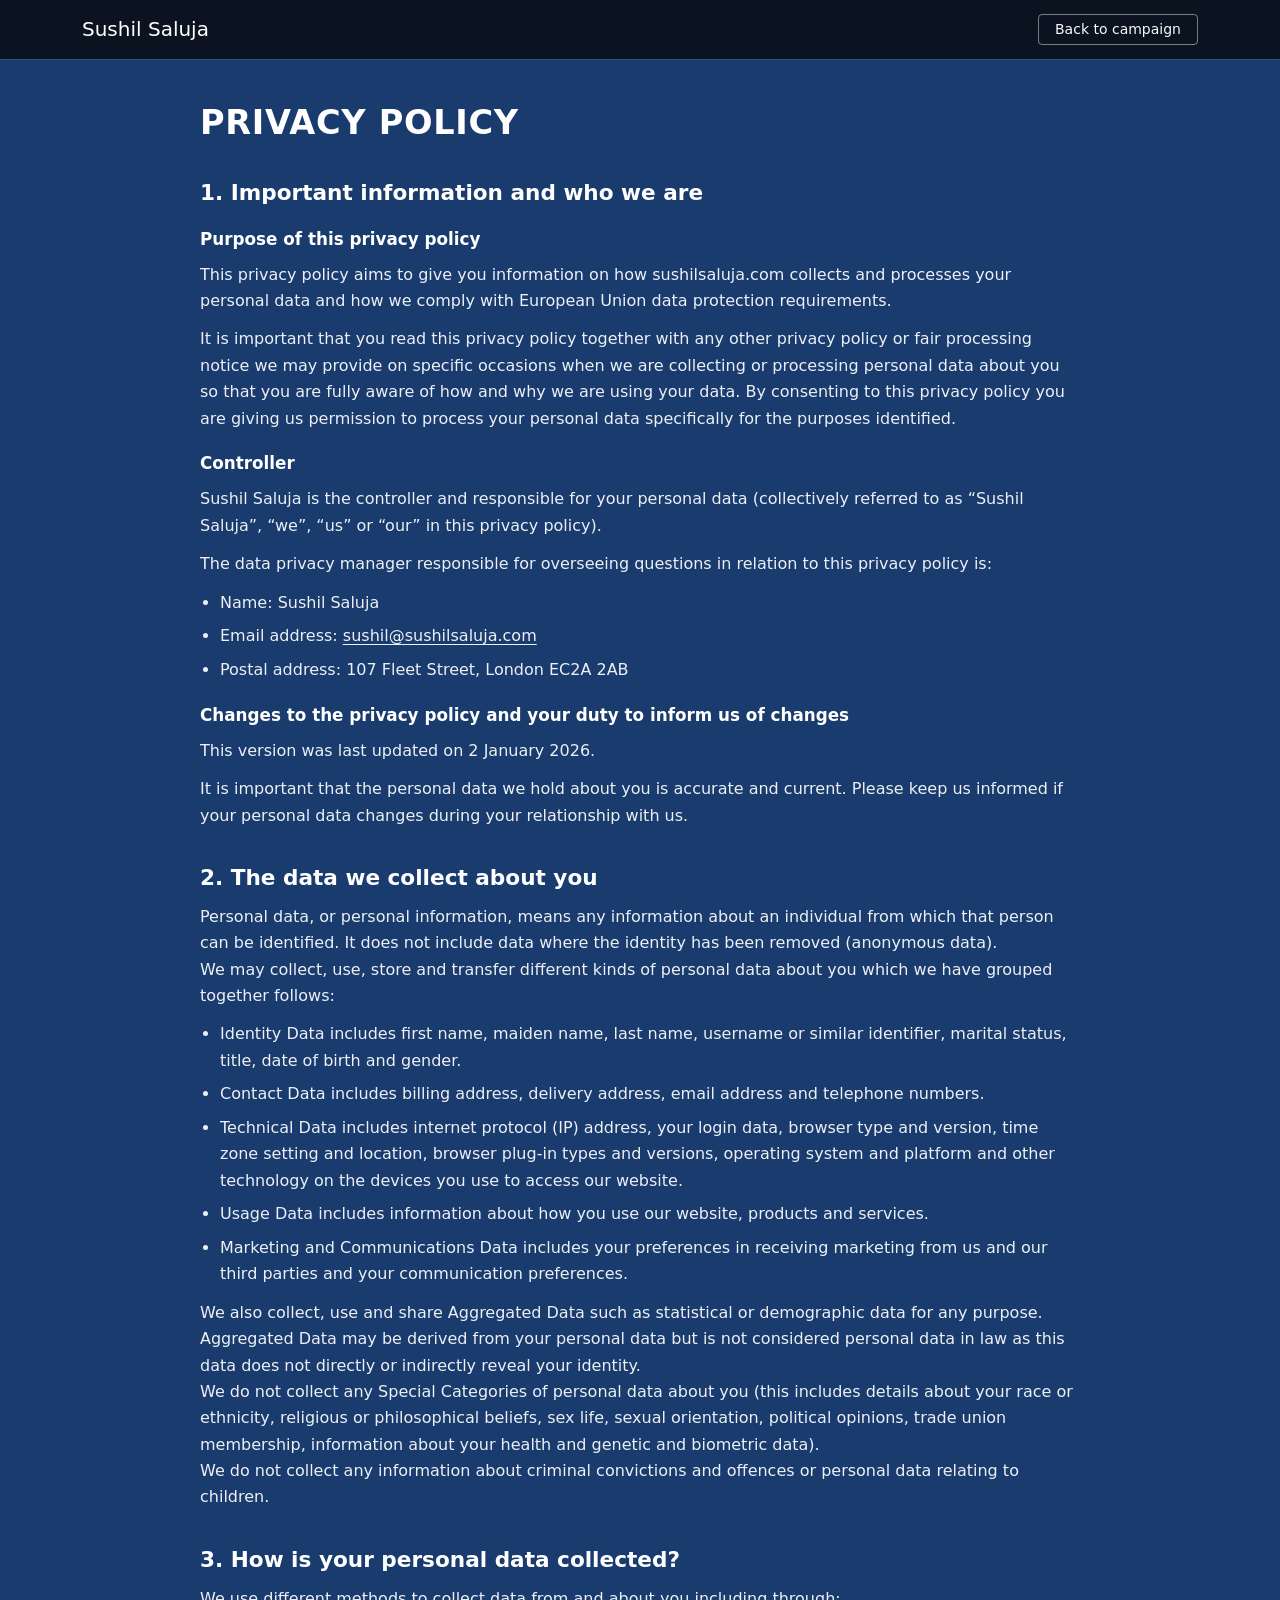
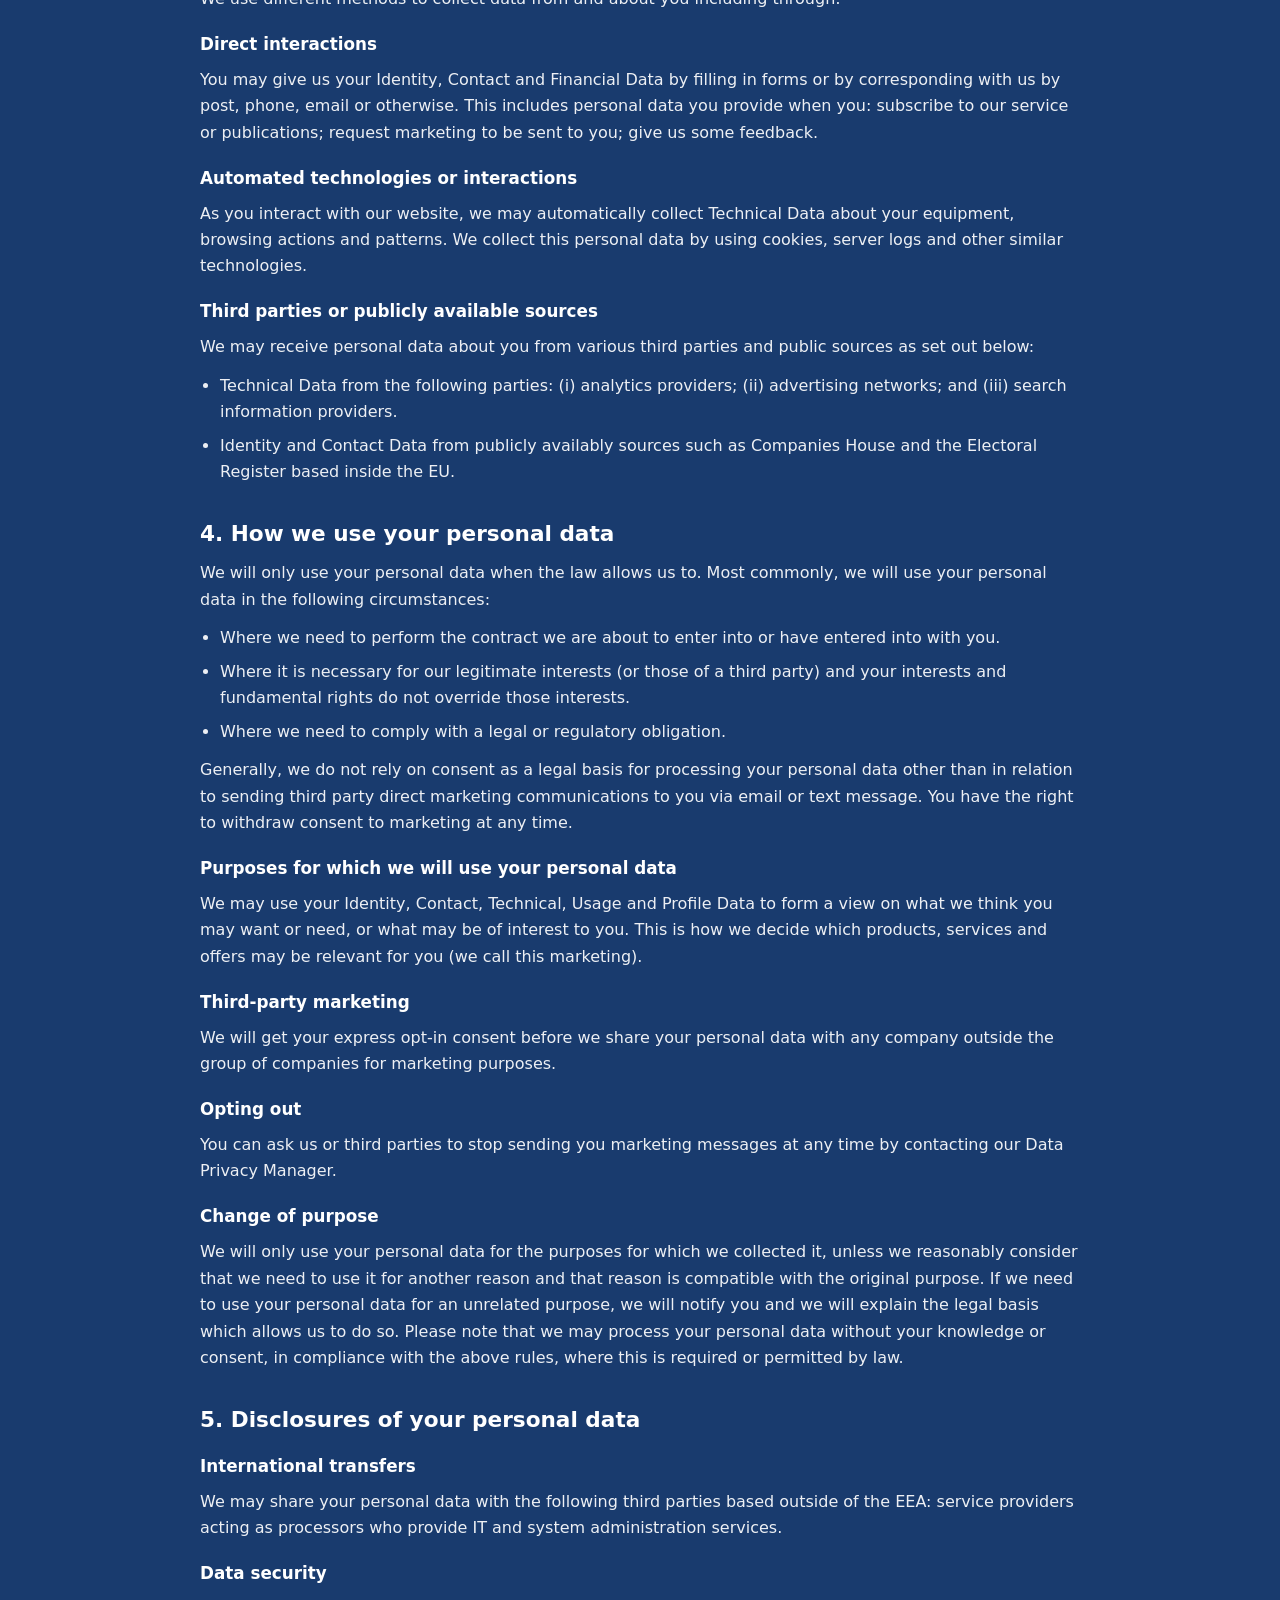
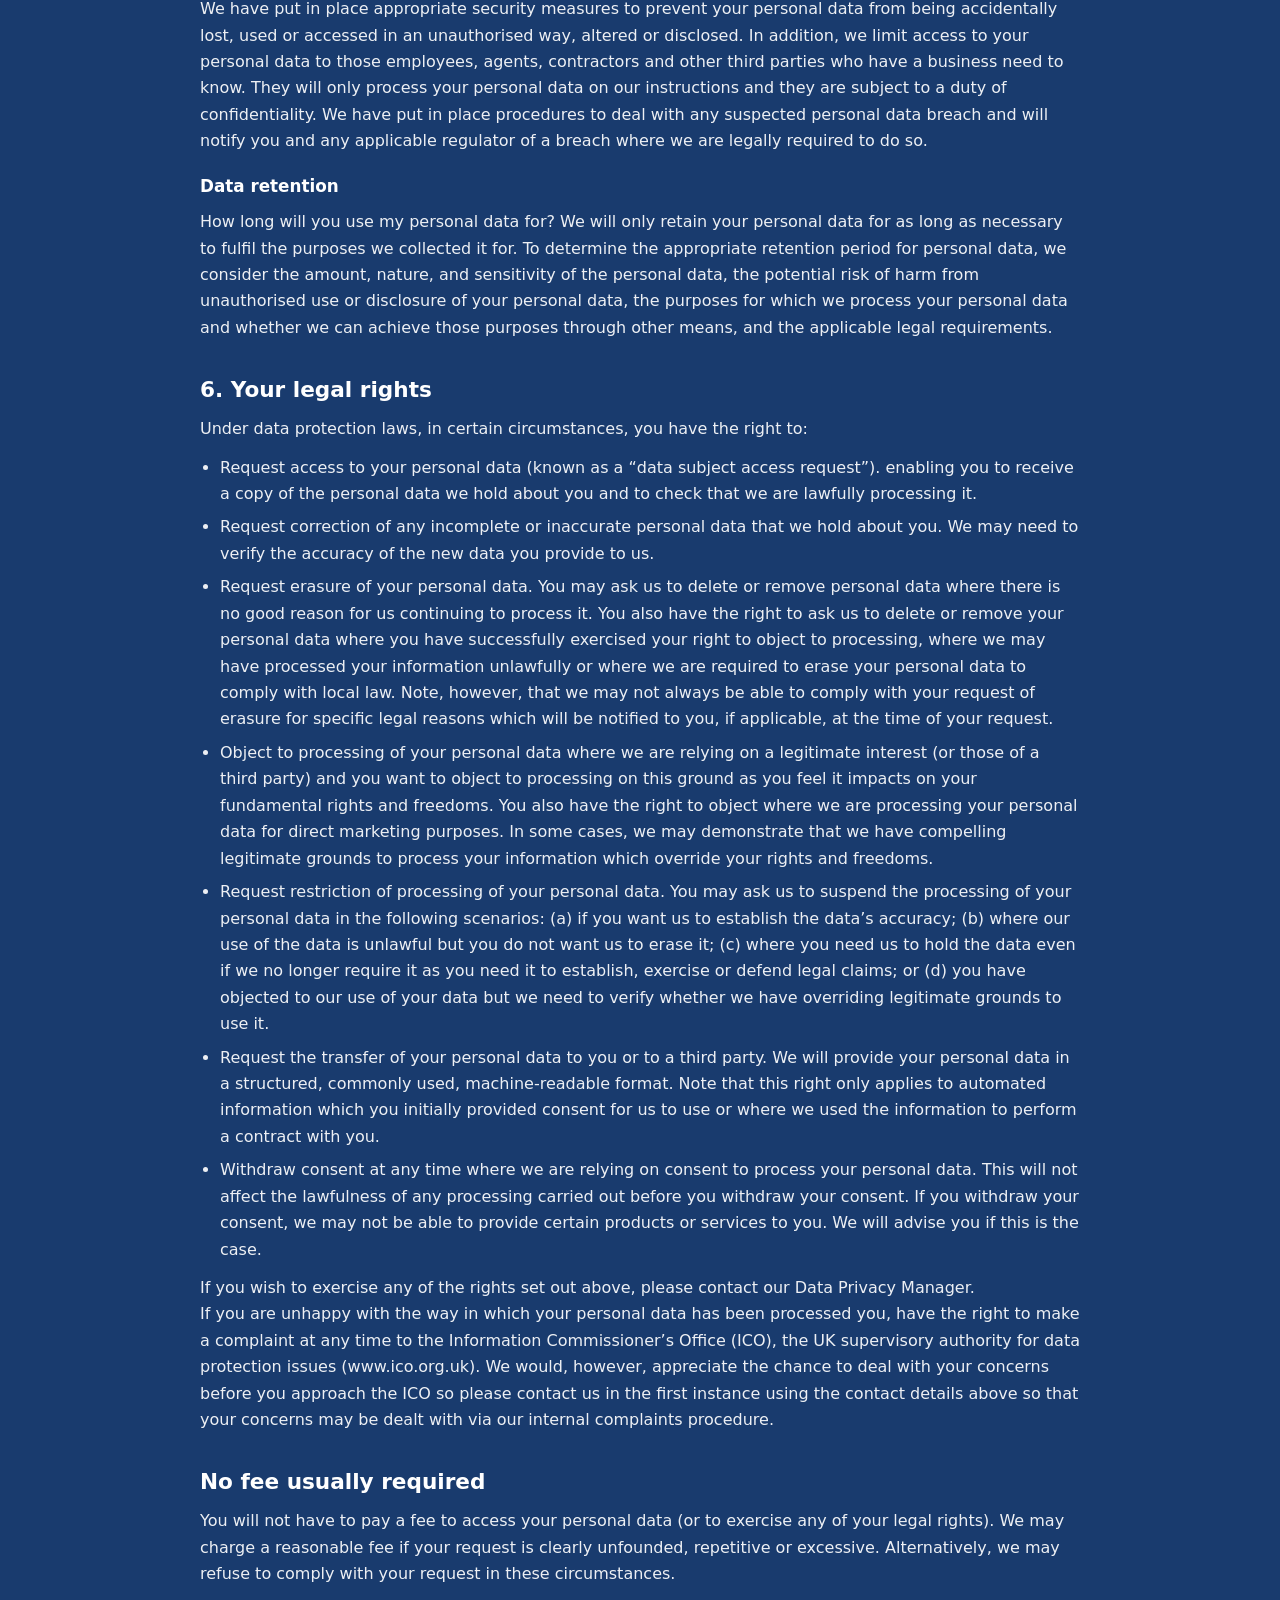
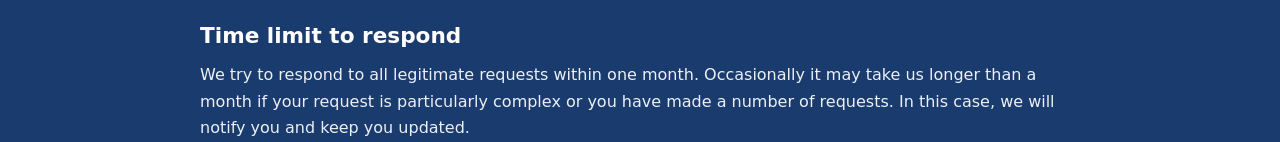
==== privacy_policy.html @ 46c28177 "Add files via upload" ====
<!DOCTYPE html>
<html lang="en">
<head>
  <meta charset="UTF-8" />
  <title>Privacy Policy</title>
  <meta name="viewport" content="width=device-width, initial-scale=1.0" />
  <meta name="robots" content="noindex, follow" />

  <!-- Bootstrap (needed for navbar + button classes) -->
  <link rel="stylesheet" href="https://cdn.jsdelivr.net/npm/bootstrap@5.3.3/dist/css/bootstrap.min.css">

  <!-- Your site CSS -->
  <link href="assets/css/campaign_rewrite.css" rel="stylesheet">
  <link rel="stylesheet" href="assets/css/advisory-services.css">

  <style>
    :root{
      --page-bg: #193B6E;
      --nav-bg:  #0b1220;
      --text:    rgba(255,255,255,.92);
      --text-strong: #fff;
      --muted:   rgba(255,255,255,.75);
      --link:    rgba(255,255,255,.92);
      --link-hover: #fff;
      --container-max: 920px;
    }

    html, body { height: 100%; }

    body{
      margin: 0;
      background: var(--page-bg);
      font-family: Inter, system-ui, -apple-system, "Segoe UI", Roboto, Helvetica, Arial, sans-serif;
      line-height: 1.65;
      color: var(--text);
      -webkit-font-smoothing: antialiased;
      -moz-osx-font-smoothing: grayscale;
    }

    /* Content wrapper */
    main{
      max-width: var(--container-max);
      margin: 42px auto 84px;
      padding: 0 20px;
    }

    /* Typography */
    h1, h2, h3{
      color: var(--text-strong);
      line-height: 1.25;
      margin: 0;
    }

    h1{
      font-size: clamp(1.75rem, 1.2rem + 1.2vw, 2.1rem);
      letter-spacing: .02em;
      text-transform: uppercase;
      margin-bottom: 1rem;
    }

    h2{
      font-size: 1.35rem;
      margin-top: 2.25rem;
      margin-bottom: .75rem;
    }

    h3{
      font-size: 1.05rem;
      margin-top: 1.35rem;
      margin-bottom: .5rem;
    }

    p{
      margin: .75rem 0;
      color: var(--text);
    }

    ul{
      margin: .75rem 0 .75rem 1.25rem;
      padding: 0;
    }

    li{
      margin: .45rem 0;
      color: var(--text);
    }

    /* Links */
    a{
      color: var(--link);
      text-decoration: underline;
      text-underline-offset: 3px;
    }
    a:hover{
      color: var(--link-hover);
      text-decoration-thickness: 2px;
    }

    /* Navbar button polish */
    .navbar{
      background: var(--nav-bg) !important;
    }
    .navbar .btn-outline-light{
      border-color: rgba(255,255,255,.45);
    }
    .navbar .btn-outline-light:hover{
      background: rgba(255,255,255,.12);
    }

    /* Optional: subtle divider under nav */
    .nav-divider{
      height: 1px;
      background: rgba(255,255,255,.10);
    }

    /* Optional: slightly tighter on small screens */
    @media (max-width: 576px){
      main{ margin-top: 28px; }
      h2{ margin-top: 1.75rem; }
    }
  </style>
</head>

<body>
  <nav class="navbar navbar-expand-lg navbar-dark">
    <div class="container d-flex align-items-center">
      <a class="navbar-brand brand-mark" href="index_rewrite.html" aria-label="Home">
        <span class="name">Sushil <span>Saluja</span></span>
      </a>

      <div class="ms-auto d-flex align-items-center">
        <a class="btn btn-outline-light btn-sm px-3" href="index_rewrite.html">
          Back to campaign
        </a>
      </div>
    </div>
  </nav>
  <div class="nav-divider"></div>

  <main>
    <h1><b>Privacy Policy</b></h1>

    <h2><b>1. Important information and who we are</b></h2>

    <h3><b>Purpose of this privacy policy</b></h3>
    <p>
      This privacy policy aims to give you information on how sushilsaluja.com collects and processes your personal data and how we comply with European Union data protection requirements.
    </p>
    <p>
      It is important that you read this privacy policy together with any other privacy policy or fair processing notice we may provide on specific occasions when we are collecting or processing personal data about you so that you are fully aware of how and why we are using your data. By consenting to this privacy policy you are giving us permission to process your personal data specifically for the purposes identified.
    </p>

    <h3><b>Controller</b></h3>
    <p>
      Sushil Saluja is the controller and responsible for your personal data (collectively referred to as “Sushil Saluja”, “we”, “us” or “our” in this privacy policy).
    </p>
    <p class="mb-2">The data privacy manager responsible for overseeing questions in relation to this privacy policy is:</p>
    <ul>
      <li>Name: Sushil Saluja</li>
      <li>Email address: <a href="mailto:sushil@sushilsaluja.com">sushil@sushilsaluja.com</a></li>
      <li>Postal address: 107 Fleet Street, London EC2A 2AB</li>
    </ul>

    <h3><b>Changes to the privacy policy and your duty to inform us of changes</b></h3>
        <p>This version was last updated on 2 January 2026.</p>
        <p> It is important that the personal data we hold about you is accurate and current. Please keep us informed if your personal data changes during your relationship with us.
        </p>

    <h2><b>2. The data we collect about you</b></h2>
    <p>Personal data, or personal information, means any information about an individual from which that person can be identified. It does not include data where the identity has been removed (anonymous data).
    <br>
    We may collect, use, store and transfer different kinds of personal data about you which we have grouped together follows:
    </p>
    <ul>
      <li>Identity Data includes first name, maiden name, last name, username or similar identifier, marital status, title, date of birth and gender.</li>
      <li>Contact Data includes billing address, delivery address, email address and telephone numbers.</li>
      <li>Technical Data includes internet protocol (IP) address, your login data, browser type and version, time zone setting and location, browser plug-in types and versions, operating system and platform and other technology on the devices you use to access our website.</li>
      <li>Usage Data includes information about how you use our website, products and services.</li>
      <li> Marketing and Communications Data includes your preferences in receiving marketing from us and our third parties and your communication preferences.</li>
    </ul>

    <p>
        We also collect, use and share Aggregated Data such as statistical or demographic data for any purpose. Aggregated Data may be derived from your personal data but is not considered personal data in law as this data does not directly or indirectly reveal your identity.
        <br>
        We do not collect any Special Categories of personal data about you (this includes details about your race or ethnicity, religious or philosophical beliefs, sex life, sexual orientation, political opinions, trade union membership, information about your health and genetic and biometric data).
        <br>
        We do not collect any information about criminal convictions and offences or personal data relating to children.
    </p>

    <h2><b>3. How is your personal data collected?</b></h2>
    <p>We use different methods to collect data from and about you including through:
    </p>
    
    <h3><b>Direct interactions</b></h3>
    <p>
      You may give us your Identity, Contact and Financial Data by filling in forms or by corresponding with us by post, phone, email or otherwise. This includes personal data you provide when you: subscribe to our service or publications; request marketing to be sent to you; give us some feedback.
    </p>

    <h3><b>Automated technologies or interactions</b></h3>
    <p>As you interact with our website, we may automatically collect Technical Data about your equipment, browsing actions and patterns. We collect this personal data by using cookies, server logs and other similar technologies.</p>

    <h3><b>Third parties or publicly available sources</b></h3>
    <p> We may receive personal data about you from various third parties and public sources as set out below:</p>
    <ul> 
        <li>Technical Data from the following parties: (i) analytics providers; (ii) advertising networks; and (iii) search information providers. </li>
        <li> Identity and Contact Data from publicly availably sources such as Companies House and the Electoral Register based inside the EU.</li>
    </ul>
    

    <h2><b>4. How we use your personal data</b></h2>
    <p>We will only use your personal data when the law allows us to. Most commonly, we will use your personal data in the following circumstances:</p>
    <ul> 
        <li>Where we need to perform the contract we are about to enter into or have entered into with you. </li>
        <li>Where it is necessary for our legitimate interests (or those of a third party) and your interests and fundamental rights do not override those interests.</li>
        <li>Where we need to comply with a legal or regulatory obligation.</li>
    </ul>

    <p>Generally, we do not rely on consent as a legal basis for processing your personal data other than in relation to sending third party direct marketing communications to you via email or text message. You have the right to withdraw consent to marketing at any time.</p>


    <h3><b>Purposes for which we will use your personal data</b></h3>
    <p> We may use your Identity, Contact, Technical, Usage and Profile Data to form a view on what we think you may want or need, or what may be of interest to you. This is how we decide which products, services and offers may be relevant for you (we call this marketing).</p>
    
    <h3><b>Third-party marketing</b></h3>
    <p>We will get your express opt-in consent before we share your personal data with any company outside the group of companies for marketing purposes.
    </p>

    <h3><b>Opting out</b></h3>
    <p>You can ask us or third parties to stop sending you marketing messages at any time by contacting our Data Privacy Manager.
    </p>

    <h3><b>Change of purpose</b></h3>
    <p>We will only use your personal data for the purposes for which we collected it, unless we reasonably consider that we need to use it for another reason and that reason is compatible with the original purpose. If we need to use your personal data for an unrelated purpose, we will notify you and we will explain the legal basis which allows us to do so. Please note that we may process your personal data without your knowledge or consent, in compliance with the above rules, where this is required or permitted by law.
    </p>

    <h2><b>5. Disclosures of your personal data</b></h2>
    <h3><b>International transfers</b></h3>
    <p> We may share your personal data with the following third parties based outside of the EEA: service providers acting as processors who provide IT and system administration services.
    </p>
    
    <h3><b>Data security</b></h3>
    <p> We have put in place appropriate security measures to prevent your personal data from being accidentally lost, used or accessed in an unauthorised way, altered or disclosed. In addition, we limit access to your personal data to those employees, agents, contractors and other third parties who have a business need to know. They will only process your personal data on our instructions and they are subject to a duty of confidentiality. We have put in place procedures to deal with any suspected personal data breach and will notify you and any applicable regulator of a breach where we are legally required to do so.
    </p>
    
    <h3><b>Data retention</b></h3>
    <p>
        How long will you use my personal data for? We will only retain your personal data for as long as necessary to fulfil the purposes we collected it for. To determine the appropriate retention period for personal data, we consider the amount, nature, and sensitivity of the personal data, the potential risk of harm from unauthorised use or disclosure of your personal data, the purposes for which we process your personal data and whether we can achieve those purposes through other means, and the applicable legal requirements.
    </p>
    
    <h2><b>6. Your legal rights</b></h2>
    <p>
       Under data protection laws, in certain circumstances, you have the right to: 
    </p>
    
    <ul> 
        <li>Request access to your personal data (known as a “data subject access request”). enabling you to receive a copy of the personal data we hold about you and to check that we are lawfully processing it.</li>
        <li>Request correction of any incomplete or inaccurate personal data that we hold about you. We may need to verify the accuracy of the new data you provide to us.</li>
        <li>Request erasure of your personal data. You may ask us to delete or remove personal data where there is no good reason for us continuing to process it. You also have the right to ask us to delete or remove your personal data where you have successfully exercised your right to object to processing, where we may have processed your information unlawfully or where we are required to erase your personal data to comply with local law. Note, however, that we may not always be able to comply with your request of erasure for specific legal reasons which will be notified to you, if applicable, at the time of your request.</li>
        <li>Object to processing of your personal data where we are relying on a legitimate interest (or those of a third party) and you want to object to processing on this ground as you feel it impacts on your fundamental rights and freedoms. You also have the right to object where we are processing your personal data for direct marketing purposes. In some cases, we may demonstrate that we have compelling legitimate grounds to process your information which override your rights and freedoms.</li>
        <li>Request restriction of processing of your personal data. You may ask us to suspend the processing of your personal data in the following scenarios: (a) if you want us to establish the data’s accuracy; (b) where our use of the data is unlawful but you do not want us to erase it; (c) where you need us to hold the data even if we no longer require it as you need it to establish, exercise or defend legal claims; or (d) you have objected to our use of your data but we need to verify whether we have overriding legitimate grounds to use it.</li>
        <li>Request the transfer of your personal data to you or to a third party. We will provide your personal data in a structured, commonly used, machine-readable format. Note that this right only applies to automated information which you initially provided consent for us to use or where we used the information to perform a contract with you.</li>
        <li>Withdraw consent at any time where we are relying on consent to process your personal data. This will not affect the lawfulness of any processing carried out before you withdraw your consent. If you withdraw your consent, we may not be able to provide certain products or services to you. We will advise you if this is the case.</li>
    </ul>

    <p> 
        If you wish to exercise any of the rights set out above, please contact our Data Privacy Manager. <br>
        If you are unhappy with the way in which your personal data has been processed you, have the right to make a complaint at any time to the Information Commissioner’s Office (ICO), the UK supervisory authority for data protection issues (www.ico.org.uk). We would, however, appreciate the chance to deal with your concerns before you approach the ICO so please contact us in the first instance using the contact details above so that your concerns may be dealt with via our internal complaints procedure.
    </p>



    <h2><b>No fee usually required</b></h2>
    <p> 
        You will not have to pay a fee to access your personal data (or to exercise any of your legal rights). We may charge a reasonable fee if your request is clearly unfounded, repetitive or excessive. Alternatively, we may refuse to comply with your request in these circumstances.
    </p>

    <h2><b>Time limit to respond</b></h2>
    <p>
        We try to respond to all legitimate requests within one month. Occasionally it may take us longer than a month if your request is particularly complex or you have made a number of requests. In this case, we will notify you and keep you updated.
    </p>
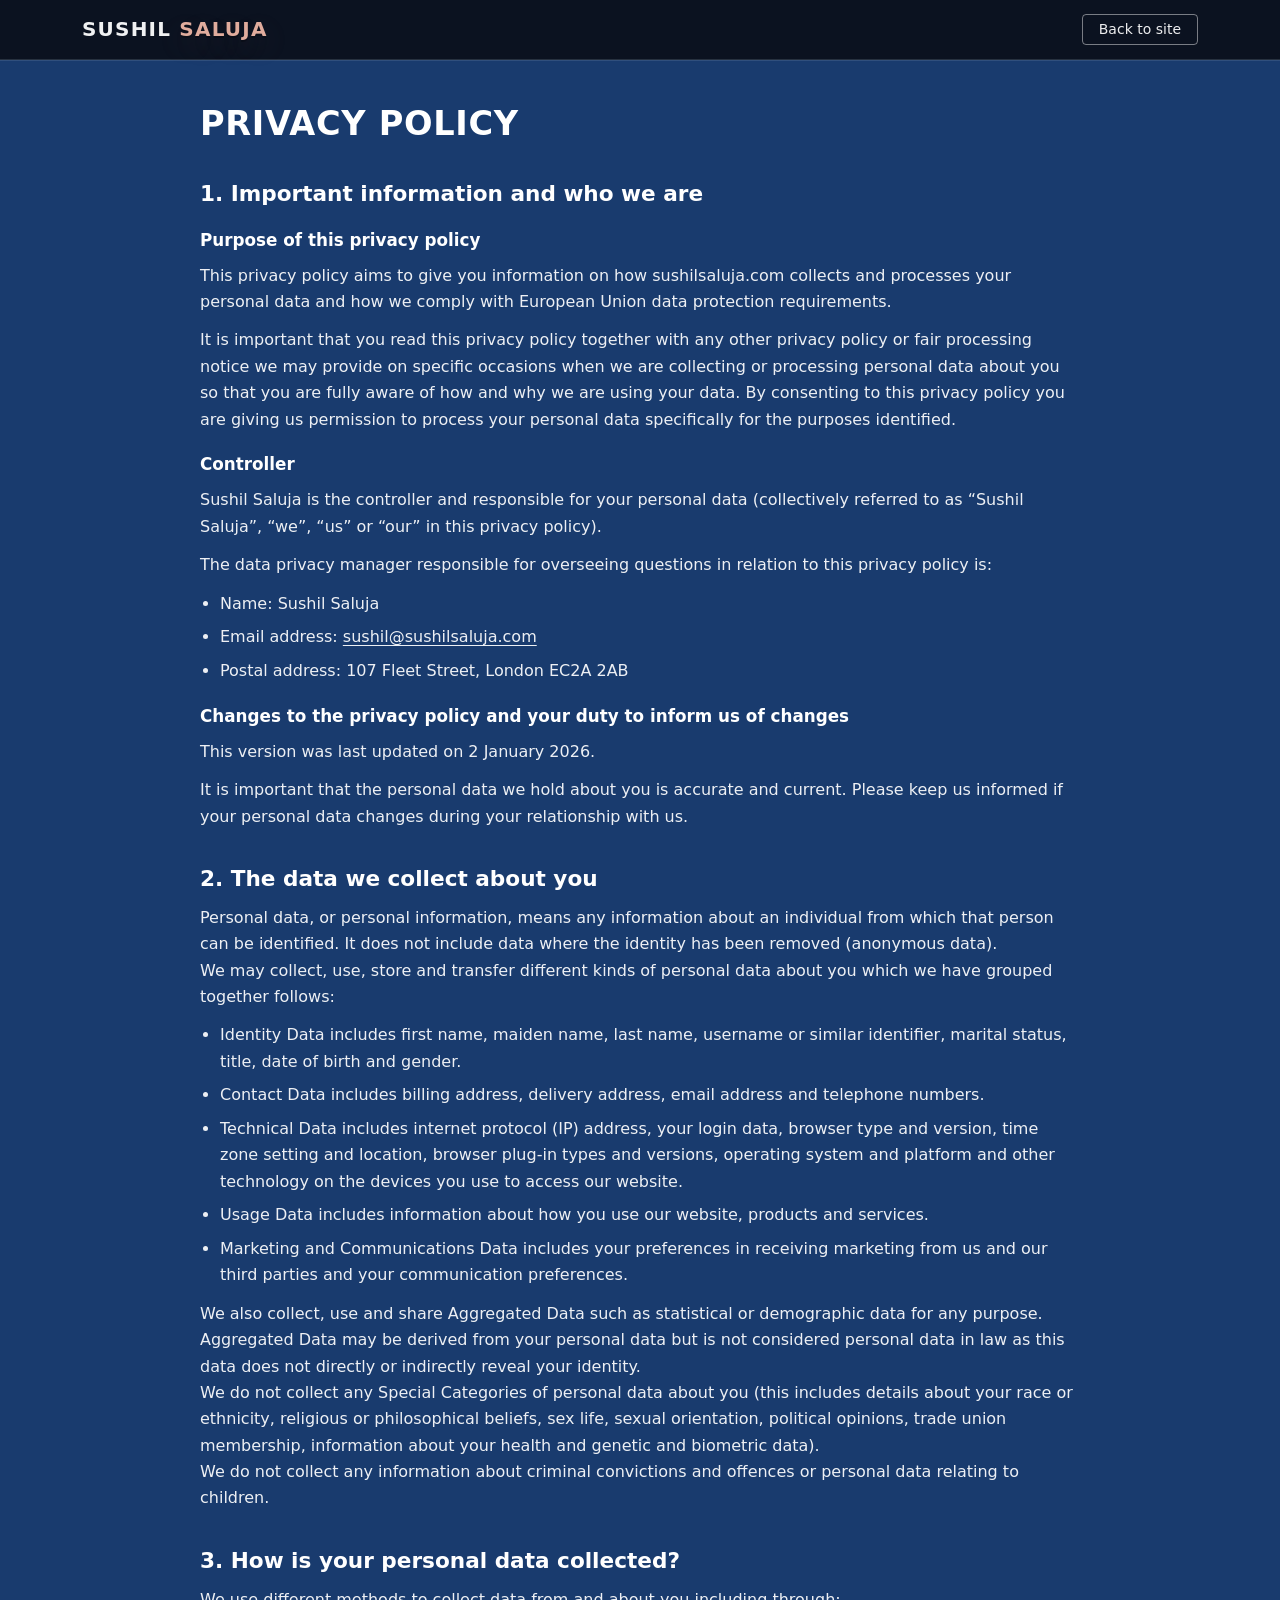
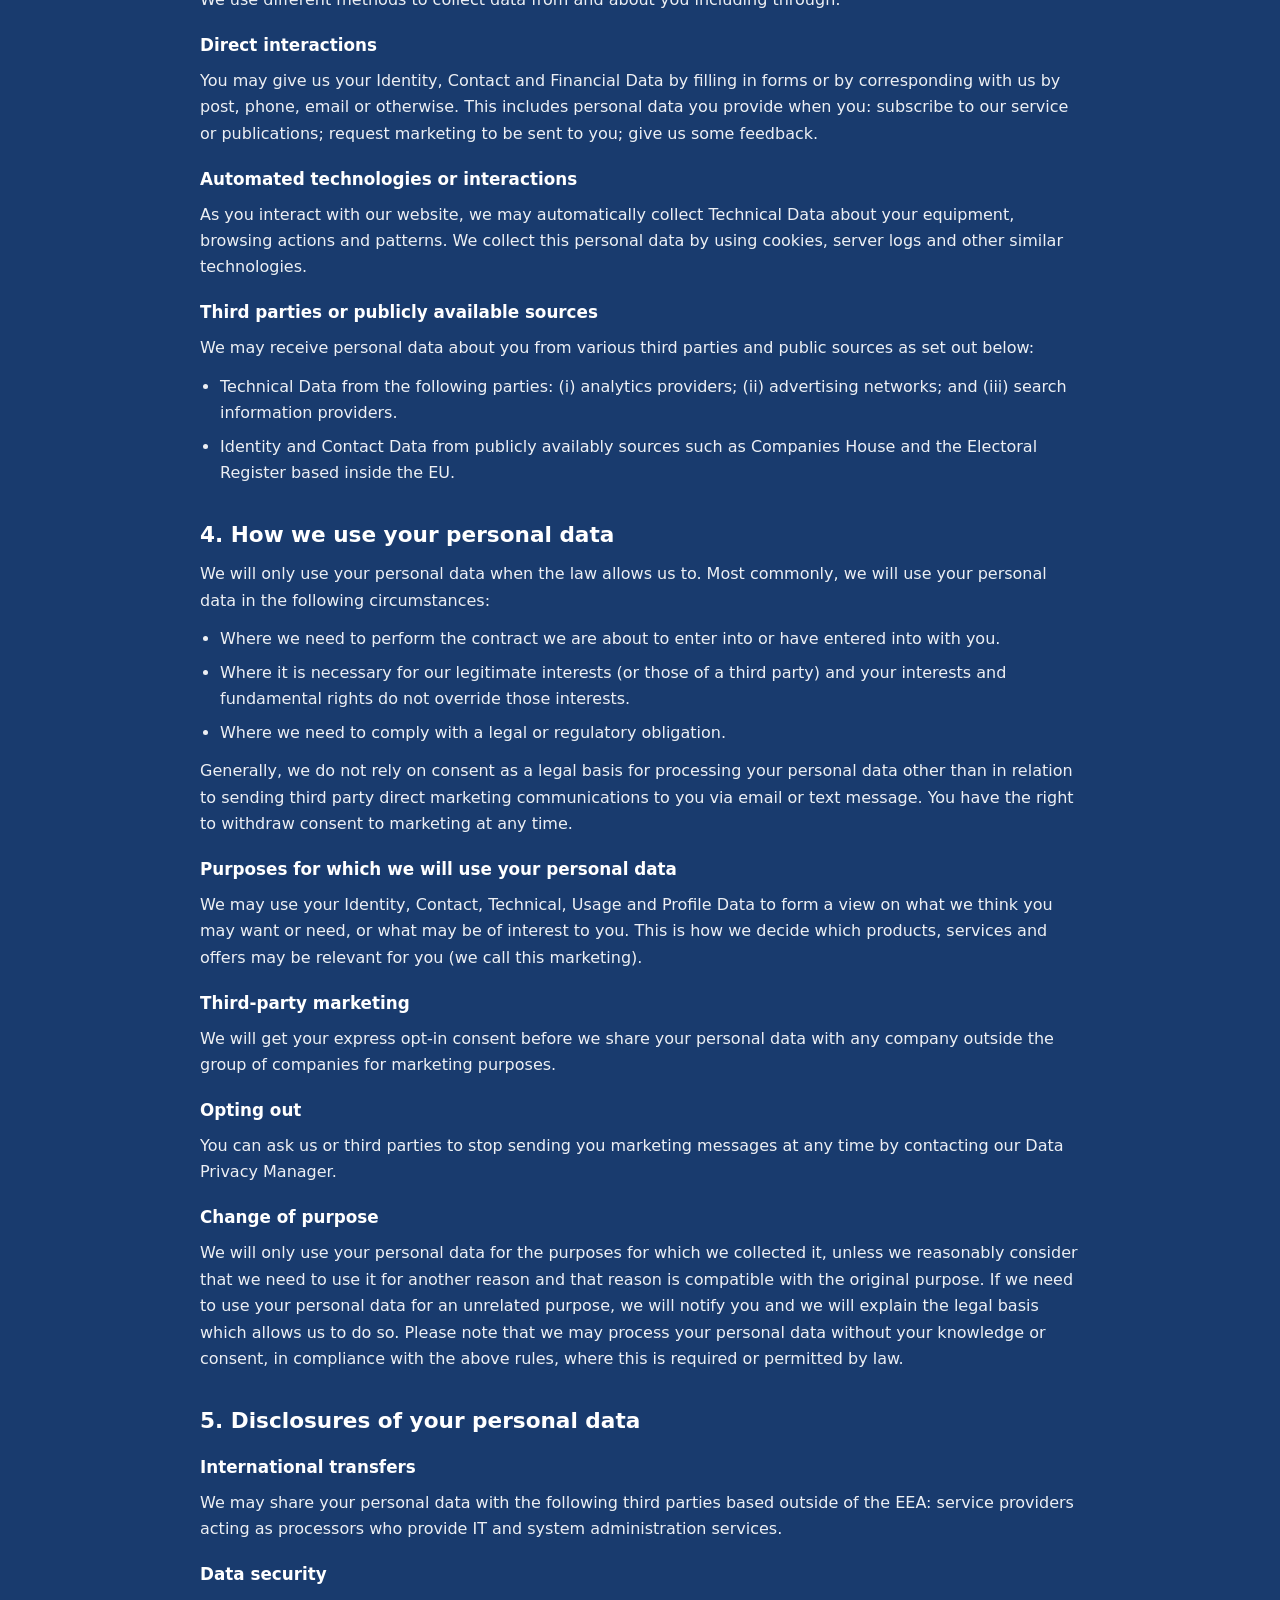
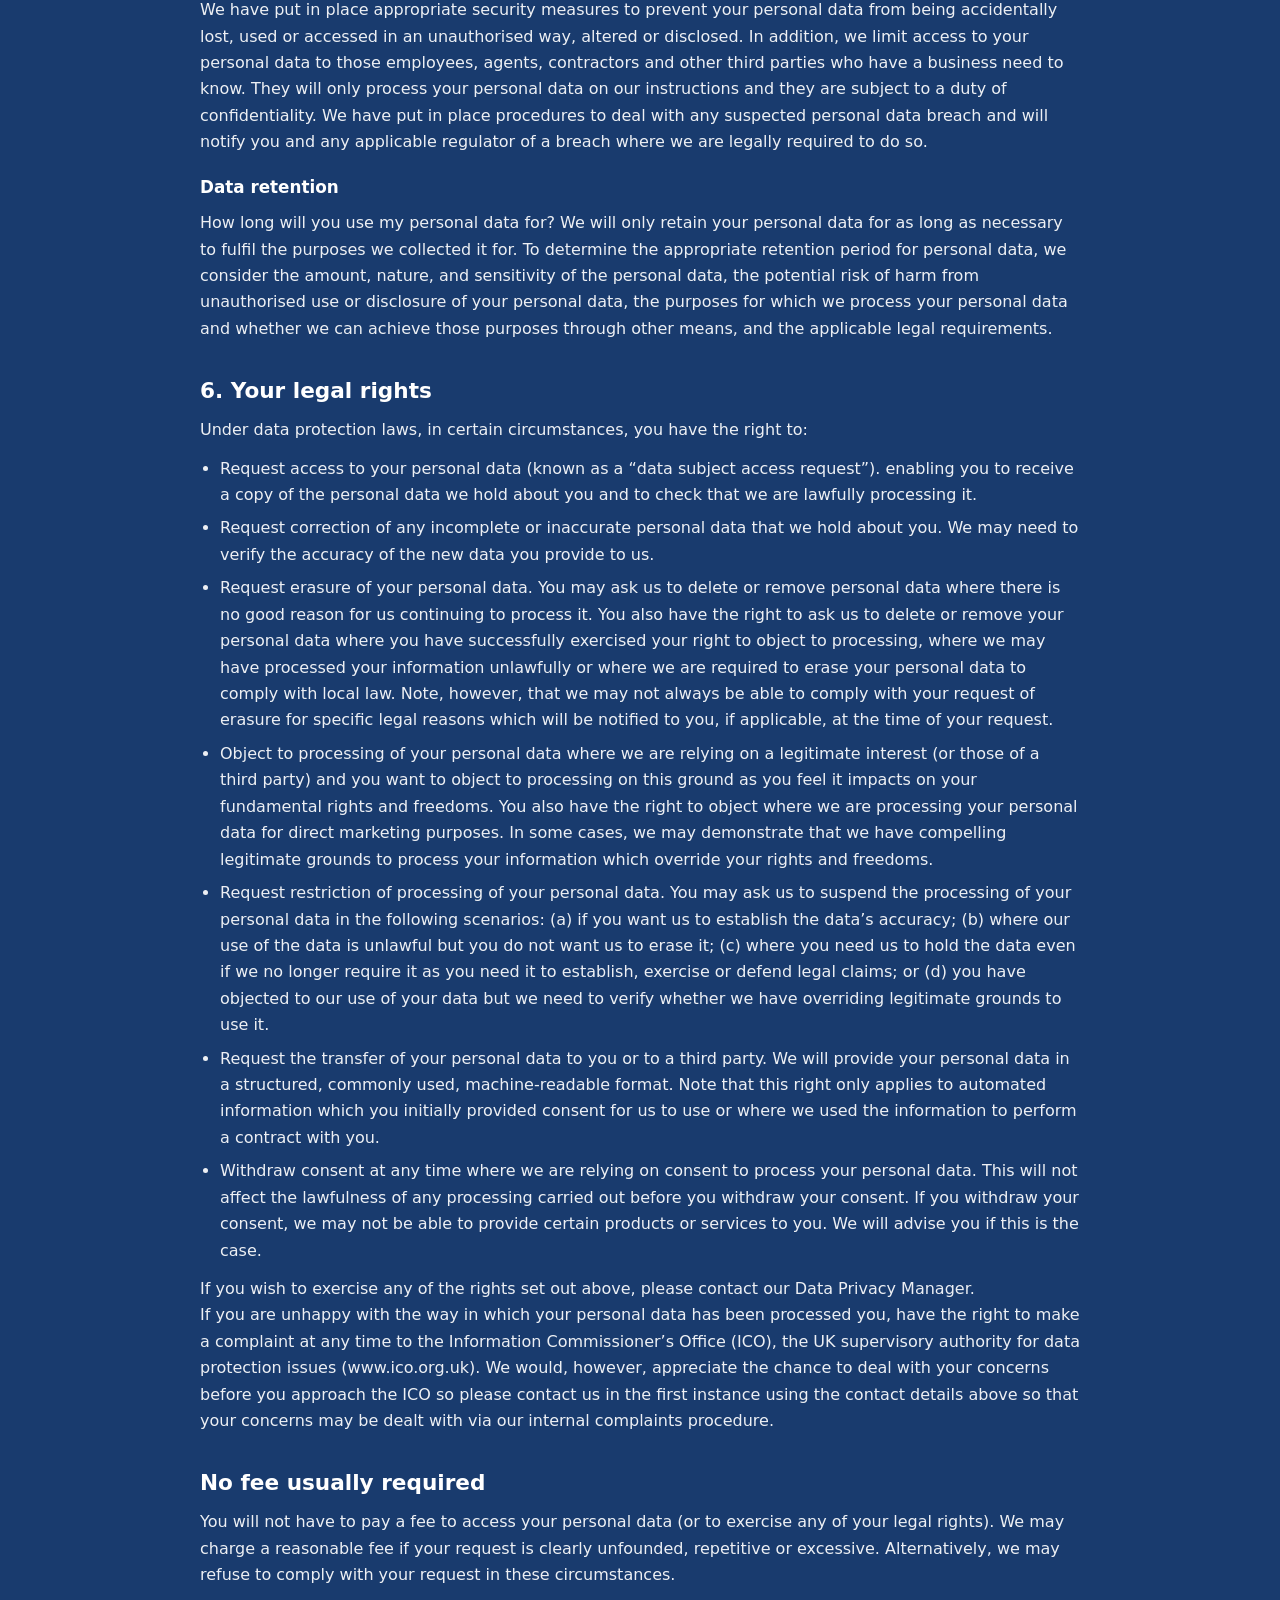
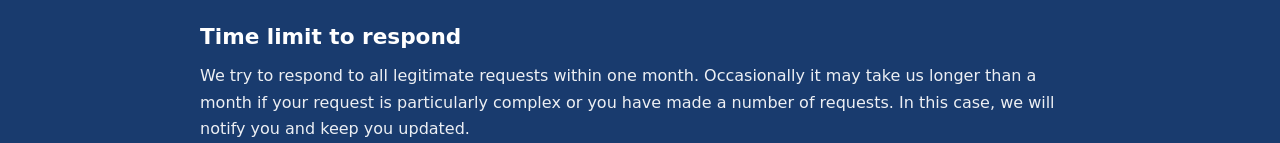
==== commit 5368151b: "Update site from campaign to Alderman profile" ====
--- a/privacy_policy.html
+++ b/privacy_policy.html
@@ -124,13 +124,13 @@
 <body>
   <nav class="navbar navbar-expand-lg navbar-dark">
     <div class="container d-flex align-items-center">
-      <a class="navbar-brand brand-mark" href="index_rewrite.html" aria-label="Home">
+      <a class="navbar-brand brand-mark" href="index.html" aria-label="Home">
         <span class="name">Sushil <span>Saluja</span></span>
       </a>
 
       <div class="ms-auto d-flex align-items-center">
-        <a class="btn btn-outline-light btn-sm px-3" href="index_rewrite.html">
-          Back to campaign
+        <a class="btn btn-outline-light btn-sm px-3" href="index.html">
+          Back to site
         </a>
       </div>
     </div>
--- a/assets/css/campaign_rewrite.css
+++ b/assets/css/campaign_rewrite.css
@@ -0,0 +1,480 @@
+/* Campaign styles (rewrite) */
+:root{
+  /* === Campaign palette === */
+  --navy:#193B6E;     /* background */
+  --red:#751C30;      /* red blocks */
+  --ink:#040F16;      /* ink black */
+  --pink:#E0AC9D;     /* powder blush (highlight/drop) */
+  --sky:#BCD4DE;      /* pale sky */
+  --slate:#5C6D70;    /* blue slate */
+  --white:#FFFFFF;
+
+  /* Outlines */
+  --outline-grey: rgba(188,212,222,.28);
+  --outline-blue: #5C6D70;
+
+  /* Shadows */
+  --drop: rgba(224,172,157,.22);
+  --deep: rgba(4,15,22,.55);
+
+  /* Text legibility helpers */
+  --text-on-dark: rgba(255,255,255,.94);
+  --text-on-dark-muted: rgba(255,255,255,.82);
+  --text-on-light: rgba(4,15,22,.92);
+  --text-on-light-muted: rgba(4,15,22,.72);
+}
+
+html{scroll-behavior:smooth}
+
+body{
+  font-family: Inter, ui-sans-serif, system-ui, -apple-system, Segoe UI, Roboto, Helvetica, Arial, "Apple Color Emoji","Segoe UI Emoji";
+  color: var(--text-on-dark);
+  background: var(--sky);
+  background-image:
+    radial-gradient(900px 520px at 18% -10%, rgba(224,172,157,.20), transparent 60%),
+    radial-gradient(760px 420px at 95% 0%, rgba(188,212,222,.18), transparent 55%),
+    linear-gradient(180deg, rgba(4,15,22,.28), rgba(4,15,22,.10));
+}
+
+a{color: var(--sky)}
+a:hover{color: var(--pink)}
+
+/* =========================================================
+   NAV
+========================================================= */
+.navbar{
+  background: rgba(4,15,22,.62);
+  backdrop-filter: blur(10px);
+  -webkit-backdrop-filter: blur(10px);
+  border-bottom: 1px solid rgba(188,212,222,.16);
+}
+.navbar .nav-link,
+.navbar .navbar-brand{color: rgba(255,255,255,.94)}
+.navbar .nav-link{padding:.45rem .85rem; border-radius:999px}
+.navbar .nav-link:hover{color: var(--pink)}
+.navbar .nav-link.active{
+  color: var(--white)!important;
+  background: var(--red);
+  border-radius: 999px;
+  padding: .45rem .85rem;
+  font-weight: 900;
+  box-shadow: 0 12px 0 rgba(224,172,157,.25);
+}
+.navbar .nav-link.active:hover{
+  color: var(--white)!important;
+  background: #651527;
+}
+
+.brand-mark .name{
+  font-weight:900;
+  letter-spacing:.06em;
+  text-transform:uppercase
+}
+.brand-mark .name span{
+  color: var(--pink);
+  text-shadow: 0 2px 0 rgba(0,0,0,.25), 0 10px 30px rgba(224,172,157,.18);
+}
+
+/* =========================================================
+   BADGES
+========================================================= */
+.badge-pill{
+  display:inline-flex;
+  align-items:center;
+  gap:.25rem;
+  padding:.45rem .85rem;
+  border-radius:10px;
+  font-weight:800;
+  letter-spacing:.02em;
+}
+.badge-navy{
+  background: rgba(4,15,22,.20);
+  color: var(--text-on-dark);
+  border: 0;
+  box-shadow:
+    inset 0 0 0 1px rgba(92,109,112,.85),
+    0 0 0 1px rgba(92,109,112,.50);
+}
+.badge-gold{
+  background: rgba(224,172,157,.18);
+  color: var(--ink);
+  border: 0;
+  box-shadow:
+    inset 0 0 0 1px rgba(224,172,157,.55),
+    0 0 0 1px rgba(224,172,157,.35),
+    0 10px 26px rgba(224,172,157,.12);
+}
+
+/* =========================================================
+   BUTTONS
+========================================================= */
+.btn-primary{
+  background: var(--red);
+  border-color: var(--slate);
+  color: var(--white);
+  font-weight: 900;
+  box-shadow: 0 5px 0 rgba(110, 84, 88);
+  transform: translateY(0);
+}
+.btn-primary:hover{
+  background: #651527;
+  border-color: #651527;
+  color: var(--white);
+  box-shadow: 0 16px 0 rgba(224,172,157,.30);
+  transform: translateY(-1px);
+}
+.btn-outline-light{
+  border-color: rgba(188,212,222,.55);
+  color: rgba(255,255,255,.92);
+}
+.btn-outline-light:hover{
+  background: rgba(188,212,222,.14);
+  border-color: rgba(188,212,222,.75);
+  color: white;
+}
+
+/* Make dark-outline buttons readable against dark background */
+.btn-outline-dark{
+  border-color: rgba(188,212,222,.55);
+  color: rgba(255,255,255,.92);
+}
+.btn-outline-dark:hover{
+  background: rgba(188,212,222,.14);
+  border-color: rgba(188,212,222,.75);
+  color: white;
+}
+
+/* =========================================================
+   HERO
+========================================================= */
+.hero{
+  position:relative;
+  padding-top:6.5rem;
+  padding-bottom:4.5rem
+}
+.hero::before{
+  content:"";
+  position:absolute;
+  inset:0;
+  background:
+    radial-gradient(900px 540px at 12% 0%, rgba(4,15,22,.55), rgba(4,15,22,.15) 55%, transparent 100%),
+    linear-gradient(180deg, rgba(117,28,48,.18), transparent 55%);
+  z-index:-1;
+}
+.hero *{color: var(--text-on-dark)}
+
+.hero-title{
+  font-weight:1000;
+  letter-spacing:.03em;
+  line-height:1.02
+}
+.hero-title .first{
+  display:block;
+  font-size: clamp(2.2rem, 3.8vw, 3.6rem);
+}
+.hero-title .last{
+  display:block;
+  font-size: clamp(2.6rem, 4.6vw, 4.2rem);
+  color: var(--white);
+  text-shadow:
+    0 10px 0 var(--red),
+    0 22px 50px rgba(4,15,22,.55);
+}
+
+.kicker{
+  text-transform:uppercase;
+  letter-spacing:.14em;
+  font-weight:900;
+  font-size:.85rem;
+  color: rgba(255,255,255,.88);
+}
+
+.hero-card{
+  background: var(--red);
+  border: 0;
+  border-radius: 5px;
+  color: var(--text-on-dark);
+  box-shadow:
+    inset 0 0 0 1px rgba(146, 166, 176, 0.90),
+    0 0 0 1px rgba(146, 166, 176, 0.55),
+    0 10px 0 rgba(188, 212, 222, 0.22),
+    0 10px 60px rgba(40, 60, 70, 0.45);
+}
+.hero-headshot{
+  border-radius:22px;
+  overflow:hidden;
+  background: rgba(4,15,22,.22);
+  border: 0;
+  box-shadow:
+    inset 0 0 0 1px rgba(146, 166, 176, 0.90),
+    0 0 0 1px rgba(146, 166, 176, 0.55),
+    0 10px 0 rgba(188, 212, 222, 0.22),
+    0 10px 60px rgba(40, 60, 70, 0.45);
+}
+
+/* =========================================================
+   SECTIONS
+========================================================= */
+.section{padding:4.25rem 0; scroll-margin-top: 90px}
+.section-title{
+  font-weight:950;
+  letter-spacing:.02em;
+  color: var(--white);
+}
+.section-lede{
+  color: #ffffff;
+  font-size:1.05rem;
+}
+
+/* =========================================================
+   RED CARDS
+========================================================= */
+.card-elev{
+  background: var(--red);
+  border: 0;
+  border-radius: 5px;
+  color: var(--text-on-dark);
+  box-shadow:
+  inset 0 0 0 1px rgba(188, 212, 222, 0.55),
+  0 0 0 1px rgba(188, 212, 222, 0.35),
+  0 5px 0 rgba(188, 212, 222, 0.25),
+  0 26px 60px rgba(--pink);
+}
+.card-elev .text-muted,
+.card-elev small,
+.card-elev p{color: rgba(255,255,255,.90)}
+.card-elev .text-secondary{color: rgba(255,255,255,.90)!important;}
+
+.ribbon{
+  background: linear-gradient(90deg, var(--red), rgba(4,15,22,.35));
+  color: var(--text-on-dark);
+  border-radius:5px;
+  padding:1.1rem 1.2rem;
+  border: 0;
+  box-shadow:
+    -3px 4px 0 0 rgba(255, 255, 255, 0.55),
+    0 26px 60px var(--deep);
+}
+.ribbon .ribbon-title{
+  font-weight:900;
+  letter-spacing:.08em;
+  text-transform:uppercase;
+  color: var(--white);
+}
+.ribbon .text-secondary{color: rgba(255,255,255,.90)!important;}
+
+/* Full-bleed background for the Platform section */
+section.platform{
+  position: relative;
+  background: none !important; /* ensure the boxed background isn't used */
+  overflow: visible;
+}
+
+section.platform::before{
+  content: "";
+  position: absolute;
+  top: 0;
+  bottom: 0;
+
+  /* full-bleed trick */
+  left: 50%;
+  right: 50%;
+  margin-left: -50vw;
+  margin-right: -50vw;
+
+  background:
+    radial-gradient(900px 420px at 12% 0%, rgba(224,172,157,.12), transparent 60%),
+    linear-gradient(180deg, rgba(4,15,22,.10), transparent 70%);
+
+  z-index: -1;
+}
+
+
+/* =========================================================
+   PRIORITIES (ONE RED BOX + SMALL GREY OFFSET SHADOW)
+   - Whole box has grey offset shadow (like your .card example)
+   - Rows inside, no individual outlines
+========================================================= */
+.priorities-box{
+  position: relative;
+  border-radius: 10px;
+  overflow: hidden;
+  background: linear-gradient(180deg, #751C30);
+  color: var(--text-on-dark);
+  /* small grey "offset" shadow */
+  box-shadow:
+    -3px 4px 0 0 rgba(188,212,222,.55),
+    0 26px 60px var(--deep);
+}
+
+/* Header row inside the red box */
+.priorities-box-header{
+  padding: 22px 24px;
+  font-size: clamp(24px, 2.1vw, 40px);
+  font-weight: 950;
+  letter-spacing: -0.02em;
+  color: var(--white);
+  border-bottom: 2px solid rgba(255,255,255,.18);
+  background: transparent;
+}
+
+/* Make accordion look like rows inside one container */
+.priorities-box .accordion{
+  background: transparent;
+}
+.priorities-box .accordion-item{
+  border: 0;
+  border-top: 2px solid rgba(255,255,255,.16);
+  border-radius: 0 !important;
+  background: transparent;
+  box-shadow: none;
+  margin: 0;
+}
+.priorities-box .accordion-item:first-child{
+  border-top: 0;
+}
+
+/* Buttons (row headers) */
+.priorities-box .accordion-button{
+  padding: 22px 24px;
+  font-size: clamp(18px, 1.6vw, 28px);
+  font-weight: 950;
+  color: var(--white);
+  background: transparent;
+  box-shadow: none !important;
+  outline: none !important;
+}
+.priorities-box .accordion-button:focus{
+  box-shadow:none !important;
+}
+
+/* Remove bootstrap chevron */
+.priorities-box .accordion-button::after{
+  background-image: none !important;
+  content:"+";
+  display:inline-grid;
+  place-items:center;
+  width: 52px;
+  height: 52px;
+  border-radius: 999px;
+  border: 3px solid rgba(255,255,255,.92);
+  color: rgba(255,255,255,.92);
+  font-weight: 900;
+  font-size: 34px;
+  line-height: 1;
+  transform: none !important;
+}
+.priorities-box .accordion-button:not(.collapsed)::after{
+  content:"–";
+}
+
+/* Panel body */
+.priorities-box .accordion-body{
+  padding: 0 24px 22px 24px;
+  background: rgba(4,15,22,.16);
+  color: rgba(255,255,255,.94);
+}
+.priorities-box .accordion-body p,
+.priorities-box .accordion-body li,
+.priorities-box .accordion-body small,
+.priorities-box .accordion-body .text-secondary{
+  color: rgba(255,255,255,.92)!important;
+}
+
+/* =========================================================
+   PROMISE TAG
+========================================================= */
+.promise-tag{
+  display:inline-flex;
+  align-items:center;
+  gap:.5rem;
+  font-weight: 900;
+  color: rgba(255,255,255,.94);
+}
+.promise-tag .dot{
+  width:.55rem;
+  height:.55rem;
+  border-radius:999px;
+  background: var(--pink);
+  box-shadow: 0 0 0 5px rgba(224,172,157,.20);
+}
+
+/* =========================================================
+   QUOTES
+========================================================= */
+.quote{
+  font-size:1.05rem;
+  color: rgba(255,255,255,.90);
+}
+.quote::before,
+.quote::after{
+  color: var(--pink);
+  font-weight: 1000;
+  font-size: 2rem;
+  line-height: 0;
+}
+.quote::before{content:"“"; margin-right:.2rem}
+.quote::after{content:"”"; margin-left:.2rem}
+
+/* =========================================================
+   GLOBAL LEGIBILITY PATCHES
+========================================================= */
+.text-muted{color: rgba(255,255,255,.78)!important;}
+.text-secondary{color: rgba(255,255,255,.82)!important;}
+.lead{color: rgba(255,255,255,.88)!important;}
+.accordion-button:focus{box-shadow:none; outline:none}
+
+/* =========================================================
+   HIGHLIGHT (pink marker effect)
+========================================================= */
+.highlight,
+mark{
+  background: rgba(224,172,157,.92);
+  color: var(--ink);
+  padding: .08em .30em;
+  border-radius: 10px;
+  box-shadow: 0 8px 0 rgba(224,172,157,.22);
+}
+
+/* =========================================================
+   FOOTER
+========================================================= */
+.footer{
+  background: rgba(4,15,22,.82);
+  color: rgba(255,255,255,.86);
+  padding:2.25rem 0;
+  border-top: 1px solid rgba(188,212,222,.14);
+}
+.footer a{color: rgba(255,255,255,.92)}
+.footer a:hover{color: var(--pink)}
+.smallprint{font-size:.92rem; color: rgba(255,255,255,.72)}
+
+
+/* =========================================================
+  EXTRAS
+========================================================= */
+
+.priorities-box + .btn {
+  border-top-left-radius: 0;
+  border-top-right-radius: 0;
+}
+
+.carousel-caption--custom{
+  position: static;              /* sits BELOW the image */
+  padding: .5rem .25rem 0;
+  text-align: left;
+}
+
+.carousel-caption--custom p{
+  font-size: 1rem;
+  color: #ffffff;                /* Bootstrap muted */
+  line-height: 1.3;
+  max-width: 95%;
+}
+
+
+#photosCarousel{
+  margin-top: 100px;
+}
+
+.mt-100 { margin-top: 100px; }
--- a/assets/css/advisory-services.css
+++ b/assets/css/advisory-services.css
@@ -0,0 +1,96 @@
+.advisory-card {
+  padding: 1.5rem;
+  margin-bottom: 1.5rem;
+}
+
+.advisory-header {
+  margin-bottom: 1rem;
+}
+
+.advisory-name {
+  font-weight: 700;
+  margin-bottom: .25rem;
+}
+
+.advisory-lede {
+color: var(--bs-secondary-color);
+}
+
+.advisory-gallery {
+  display: grid;
+  grid-template-columns: repeat(2, 1fr);
+  gap: .5rem;
+  margin-bottom: 1rem;
+}
+
+.advisory-gallery img {
+  width: 100%;
+  height: auto;
+  border-radius: 1rem;
+}
+
+.advisory-list {
+  margin-bottom: 1rem;
+}
+
+.advisory-contact {
+  color: var(--bs-secondary-color);
+  margin-bottom: 1rem;
+}
+
+.advisory-cta {
+  margin-top: .75rem;
+}
+
+.advisory-ribbon {
+  margin-top: 1rem;
+}
+
+/* Advisory card background + text */
+.advisory-card {
+  background-color: #751C30;
+  color: #ffffff;
+}
+
+/* Headings & labels */
+.advisory-name,
+.promise-tag,
+.ribbon,
+.ribbon-title {
+  color: #ffffff;
+}
+
+/* Secondary / lede text */
+.advisory-lede,
+.advisory-contact {
+  color: rgba(255, 255, 255, 0.85);
+}
+
+/* Links inside advisory card */
+.advisory-card a {
+  color: #ffffff;
+  text-decoration: underline;
+}
+
+.advisory-card a:hover {
+  color: rgba(255, 255, 255, 0.85);
+}
+
+/* Remove pink dot / bullet */
+.promise-tag .dot {
+  font-size: large;
+  display: none;
+}
+
+/* List bullets → clean white */
+.advisory-list {
+  padding-left: 1.2rem;
+}
+
+.advisory-list li {
+  color: #ffffff;
+}
+
+.advisory-list li::marker {
+  color: #ffffff;
+}
